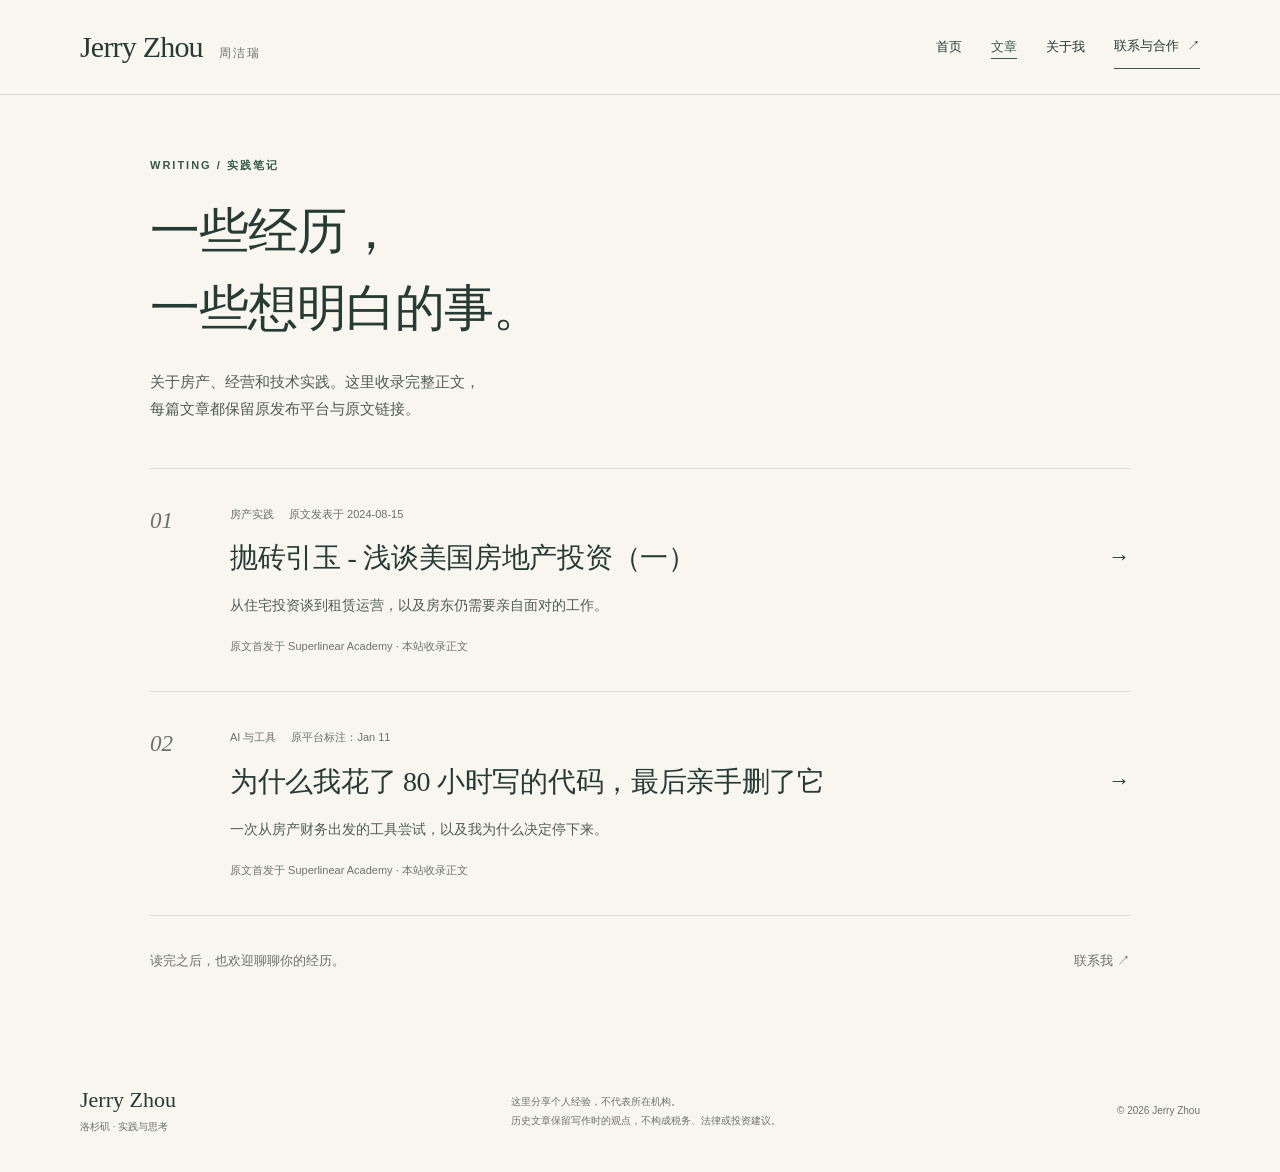
==== blog/index.html @ a08e9a4f "Publish native blog with two attributed full-text articles" ====
<!doctype html>
<html lang="zh-CN"><head>
<meta charset="utf-8"><meta name="viewport" content="width=device-width, initial-scale=1">
<meta name="theme-color" content="#f8f6ef">
<title>文章与实践笔记 | Jerry Zhou</title>
<meta name="description" content="Jerry Zhou 的房产、经营与技术实践文章。在本站阅读全文，并查看原始发布来源。">
<link rel="canonical" href="https://jerryzhou.ai/blog/">
<link rel="icon" type="image/svg+xml" href="/assets/favicon.svg">
<link rel="stylesheet" href="/styles.css?v=20260928-ucla">
<link rel="stylesheet" href="/blog.css?v=20261002-blog">
<meta property="og:type" content="website">
<meta property="og:title" content="文章与实践笔记">
<meta property="og:description" content="Jerry Zhou 的房产、经营与技术实践文章。在本站阅读全文，并查看原始发布来源。">
<meta property="og:url" content="https://jerryzhou.ai/blog/">
<meta property="og:image" content="https://jerryzhou.ai/assets/jerry-zhou.jpeg">
<meta property="og:locale" content="zh_CN"><meta name="twitter:card" content="summary">
<script type="application/ld+json">{"@context": "https://schema.org", "@type": "Blog", "name": "Jerry Zhou 的实践笔记", "url": "https://jerryzhou.ai/blog/", "inLanguage": "zh-CN", "author": {"@type": "Person", "name": "Jerry Zhou", "url": "https://jerryzhou.ai/"}, "blogPost": [{"@type": "BlogPosting", "headline": "抛砖引玉 - 浅谈美国房地产投资（一）", "url": "https://jerryzhou.ai/blog/us-real-estate-investing/"}, {"@type": "BlogPosting", "headline": "为什么我花了 80 小时写的代码，最后亲手删了它", "url": "https://jerryzhou.ai/blog/why-i-stopped-after-80-hours/"}]}</script>
</head><body class="blog-page">
<a class="skip-link" href="#main">跳到正文</a>
<header class="site-header"><div class="container header-inner">
<a class="brand" href="/">Jerry Zhou<span>周洁瑞</span></a>
<nav aria-label="主要导航"><a href="/">首页</a><a href="/blog/" aria-current="page">文章</a><a href="/#about">关于我</a><a class="nav-contact" href="/#contact">联系与合作 <span aria-hidden="true">↗</span></a></nav>
</div></header>
<main id="main" class="blog-index container"><header class="blog-index-header"><p class="eyebrow">WRITING / 实践笔记</p><h1>一些经历，<br>一些想明白的事。</h1><p>关于房产、经营和技术实践。这里收录完整正文，<br class="desktop-break">每篇文章都保留原发布平台与原文链接。</p></header><div class="blog-entries"><article class="blog-entry"><span class="entry-number">01</span><div><div class="entry-meta"><span>房产实践</span><span>原文发表于 <time datetime="2024-08-15">2024-08-15</time></span></div><h2><a href="/blog/us-real-estate-investing/">抛砖引玉 - 浅谈美国房地产投资（一） <span aria-hidden="true">→</span></a></h2><p>从住宅投资谈到租赁运营，以及房东仍需要亲自面对的工作。</p><p class="entry-source">原文首发于 Superlinear Academy · 本站收录正文</p></div></article><article class="blog-entry"><span class="entry-number">02</span><div><div class="entry-meta"><span>AI 与工具</span><span>原平台标注：Jan 11</span></div><h2><a href="/blog/why-i-stopped-after-80-hours/">为什么我花了 80 小时写的代码，最后亲手删了它 <span aria-hidden="true">→</span></a></h2><p>一次从房产财务出发的工具尝试，以及我为什么决定停下来。</p><p class="entry-source">原文首发于 Superlinear Academy · 本站收录正文</p></div></article></div><div class="blog-index-end"><p>读完之后，也欢迎聊聊你的经历。</p><a class="text-link" href="/#contact">联系我 ↗</a></div></main>
<footer class="container site-footer"><div><a class="footer-brand" href="/">Jerry Zhou</a><span>洛杉矶 · 实践与思考</span></div><p>这里分享个人经验，不代表所在机构。<br>历史文章保留写作时的观点，不构成税务、法律或投资建议。</p><span class="copyright">© 2026 Jerry Zhou</span></footer>
</body></html>
---- styles.css ----
:root{color-scheme:light;--paper:#f8f6ef;--ink:#253b34;--body:#4f5c54;--muted:#687369;--line:#d8ddd1;--green:#355b43;--wash:#edf0e5;--serif:"Songti SC","STSong","Noto Serif CJK SC",Georgia,serif;--sans:-apple-system,BlinkMacSystemFont,"Segoe UI","PingFang SC","Microsoft YaHei",sans-serif}
*{box-sizing:border-box}html{scroll-behavior:smooth;scroll-padding-top:116px}body{margin:0;background:var(--paper);color:var(--ink);font-family:var(--sans);font-size:16px;line-height:1.85;-webkit-font-smoothing:antialiased}button,input{font:inherit}button,a{-webkit-tap-highlight-color:transparent}button{cursor:pointer}a{color:inherit;text-underline-offset:5px;text-decoration-thickness:1px}a:hover{color:var(--green)}button:focus-visible,a:focus-visible,input:focus-visible{outline:3px solid #ac704d;outline-offset:5px}button[hidden],[hidden]{display:none!important}p,h1,h2,h3,figure{margin:0}img{display:block;max-width:100%;height:auto}::selection{background:#dce7ce;color:var(--ink)}.container{width:min(1120px,calc(100% - 96px));margin-inline:auto}.eyebrow{font-size:11px;font-weight:600;letter-spacing:2px;color:var(--green);line-height:1.6}.skip-link{position:absolute;z-index:20;left:20px;top:-100px;background:var(--ink);color:#fff;padding:12px 20px}.skip-link:focus{top:12px}.sr-only{position:absolute;width:1px;height:1px;padding:0;margin:-1px;overflow:hidden;clip:rect(0,0,0,0);white-space:nowrap;border:0}
.site-header{position:sticky;top:0;z-index:10;background:rgba(248,246,239,.97);border-bottom:1px solid var(--line)}.header-inner{display:flex;justify-content:space-between;align-items:center;gap:24px;min-height:94px}.brand{display:flex;align-items:baseline;gap:16px;text-decoration:none;font:30px Georgia,serif;letter-spacing:-.8px;white-space:nowrap}.brand span{font:12px var(--sans);letter-spacing:2px;color:var(--muted)}nav{display:flex;gap:29px;align-items:center;flex-wrap:wrap}nav a{text-decoration:none;font-size:13px;min-height:44px;display:inline-flex;align-items:center;gap:8px}nav a:hover{text-decoration:underline}.nav-contact{border-bottom:1px solid var(--green)}
.hero{display:grid;grid-template-columns:minmax(0,1.6fr) minmax(250px,1fr);gap:70px;align-items:center;padding-block:78px 68px}.hero .eyebrow{display:flex;align-items:center;gap:10px}.location-dot{width:6px;height:6px;background:var(--green);border-radius:50%;display:inline-block}.hero h1{font:500 clamp(34px,4.1vw,52px)/1.5 var(--serif);letter-spacing:-1.4px;margin:22px 0 25px}.hero h1 em{font-style:normal;color:var(--green)}.hero-intro{font-size:16px;color:var(--body);line-height:1.95}.hero-detail{font-size:14px;color:var(--muted);margin-top:15px;max-width:500px}.actions{display:flex;align-items:center;flex-wrap:wrap;gap:28px;margin-top:29px}.button{display:inline-flex;align-items:center;justify-content:center;gap:24px;min-height:49px;padding:10px 23px;text-decoration:none;border-radius:4px;font-size:14px;transition:background-color .18s,transform .18s;border:1px solid transparent}.button-primary{background:var(--green);color:#fff}.button-primary:hover{background:#254832;color:#fff;transform:translateY(-1px)}.text-link{display:inline-flex;gap:10px;align-items:center;font-size:13px;text-decoration:none;min-height:40px}.text-link:hover{text-decoration:underline}.hero-footnote{font-size:11px;color:var(--muted);margin-top:13px;letter-spacing:.6px}.portrait{max-width:340px;width:100%;justify-self:end}.portrait-mat{padding:18px;background:#e7e9dc;border-radius:160px 160px 8px 8px}.portrait img{width:100%;aspect-ratio:1;object-fit:cover;border-radius:146px 146px 4px 4px}.portrait figcaption{display:flex;justify-content:space-between;gap:10px;align-items:center;margin-top:15px;font:17px Georgia,serif}.portrait figcaption small{font:11px var(--sans);color:var(--muted);margin-left:8px}.portrait figcaption a{font:11px var(--sans);text-decoration:none;color:var(--muted)}.portrait figcaption a:hover{text-decoration:underline}
.background-strip{display:flex;justify-content:space-between;gap:20px;flex-wrap:wrap;border-top:1px solid var(--line);border-bottom:1px solid var(--line);padding-block:18px;font-size:12px;color:var(--body)}.background-strip p{display:flex;gap:21px;align-items:center;flex-wrap:wrap}.small-label{font-size:10px;letter-spacing:1px;color:var(--muted)}.divider{margin:0 8px;color:var(--muted)}.background-strip a{font-size:11px;text-decoration:none}.background-strip a:hover{text-decoration:underline}
.section{padding-block:80px;display:grid;grid-template-columns:1fr 1.65fr;gap:70px}.section-heading h2,.section-topline h2{font:500 32px/1.6 var(--serif);letter-spacing:-.5px;margin-top:15px}.about-body p{color:var(--body);font-size:14px;margin-bottom:17px}.about-body .lead{font-size:16px;color:var(--ink)}.profile-links{display:flex;gap:25px;flex-wrap:wrap;margin-top:27px}.profile-links a{font-size:12px;text-decoration:none;border-bottom:1px solid var(--line)}.profile-links a:hover{border-bottom-color:var(--green)}
.practice-band{background:var(--wash);padding-block:68px}.anchor-alias{display:block;scroll-margin-top:120px}.section-topline{display:flex;justify-content:space-between;align-items:end;gap:24px}.section-topline>p{color:var(--muted);font-size:12px}.practice-grid{display:grid;grid-template-columns:repeat(3,minmax(0,1fr));gap:38px;margin-top:40px}.practice-item{border-top:1px solid #bac6b4;padding-top:22px;display:flex;flex-direction:column}.item-number{font:italic 20px Georgia,serif;color:var(--muted)}.practice-item h3{font:500 23px/1.5 var(--serif);margin:14px 0 12px}.practice-item p{font-size:13px;color:var(--body);margin-bottom:20px;flex:1}.practice-item .text-link{font-size:12px}
.section-note{font-size:12px;line-height:1.9;color:var(--muted);margin-top:22px}.article-row{padding:26px 0;border-top:1px solid var(--line)}.article-row:first-child{padding-top:0;border-top:0}.article-row:last-child{padding-bottom:0}.article-meta{display:flex;gap:14px;font-size:10px;letter-spacing:1px;color:var(--muted);margin-bottom:12px}.article-row h3{font:500 23px/1.65 var(--serif)}.article-row h3 a{display:flex;justify-content:space-between;gap:24px;text-decoration:none}.article-row h3 a:hover{text-decoration:underline}.article-row h3 a span{font:20px var(--sans);padding-top:7px}.article-row>p{font-size:13px;color:var(--body);margin-top:12px}.article-footer{display:flex;justify-content:space-between;gap:12px;flex-wrap:wrap;font-size:11px;margin-top:17px;color:var(--muted)}.article-footer a{text-decoration:none}.article-footer a:hover{text-decoration:underline}
.contact-band{background:#e6ebdf;border-top:1px solid var(--line);border-bottom:1px solid var(--line)}.contact-inner{padding-block:64px 54px}.contact-heading{display:grid;grid-template-columns:1.3fr 1fr;column-gap:70px;align-items:end}.contact-heading .eyebrow{grid-column:1/-1;margin-bottom:17px}.contact-heading h2{font:500 clamp(27px,3.2vw,38px)/1.65 var(--serif);letter-spacing:-.5px}.contact-heading>p:last-child{font-size:14px;color:var(--body);max-width:440px}.contact-options{display:grid;grid-template-columns:repeat(3,minmax(0,1fr));gap:15px;margin-top:35px}.contact-option{border:1px solid #a9b5a0;border-radius:5px;padding:20px;text-align:left;background:transparent;color:var(--ink);display:flex;flex-direction:column;gap:9px;transition:background-color .18s}.contact-option:hover{background:#f4f5ed}.contact-option[aria-pressed=true]{background:var(--paper);border-color:var(--green);box-shadow:inset 0 0 0 1px var(--green)}.option-title{font-size:15px;font-weight:600;display:flex;justify-content:space-between;gap:15px}.contact-option>span:last-child{font-size:12px;color:var(--body)}.contact-prompt{font-size:13px;color:var(--body);margin-top:22px;min-height:26px}.contact-actions{display:flex;align-items:center;flex-wrap:wrap;gap:28px;margin-top:17px}.email-copy{display:flex;align-items:center;gap:16px;flex-wrap:wrap}.email-copy input{font-size:15px;border:0;border-bottom:1px solid #a9b5a0;color:var(--ink);background:transparent;padding:7px 0;width:189px;min-width:0;max-width:100%;border-radius:0}.email-copy button{font-size:11px;background:transparent;border:1px solid #a9b5a0;border-radius:4px;padding:8px 13px;min-height:40px;color:var(--ink)}.email-copy button:hover{background:var(--paper)}.copy-status{font-size:12px;color:var(--body);min-height:23px;margin-top:7px}.other-contact{font-size:12px;color:var(--muted);margin-top:8px}.other-contact a{color:var(--green)}
.site-footer{padding-block:36px;display:flex;justify-content:space-between;gap:30px;align-items:center;color:var(--muted);font-size:10px}.site-footer>div{display:flex;flex-direction:column;gap:5px}.footer-brand{font:22px Georgia,serif;text-decoration:none;color:var(--ink)}.copyright{white-space:nowrap}
.button-secondary{border-color:#a9b5a0;background:transparent;color:var(--ink)}.button-secondary:hover{background:var(--paper);color:var(--green)}.hero-footnote a{display:inline-flex;align-items:center;min-height:32px}.wechat-contact{border-top:1px solid #bbc6b3;margin-top:13px;padding-top:20px;scroll-margin-top:120px}.wechat-row{display:flex;align-items:center;gap:16px;flex-wrap:wrap}.wechat-row label{font-size:13px;color:var(--body)}.wechat-row input{font:16px var(--sans);color:var(--ink);background:transparent;border:0;border-bottom:1px solid #a9b5a0;border-radius:0;padding:9px 0;width:95px;max-width:100%;min-width:0}.wechat-row button{font-size:12px;background:transparent;border:1px solid #a9b5a0;border-radius:4px;padding:8px 12px;min-height:44px;color:var(--ink)}.wechat-row button:hover{background:var(--paper)}.wechat-help{font-size:12px;color:var(--body);margin-top:10px}
.background-links{display:flex;align-items:center;flex-wrap:wrap;gap:10px 24px}
@media(min-width:1500px){.hero{padding-block:96px 82px}}
@media(max-width:1000px){.container{width:calc(100% - 64px)}.hero{gap:38px;grid-template-columns:minmax(0,1.5fr) minmax(240px,1fr);padding-block:62px 50px}.hero h1{font-size:38px}.brand span{display:none}nav{gap:20px}.section{gap:40px}.contact-heading{gap:20px 40px}.practice-grid{gap:25px}.desktop-break{display:none}}
@media(max-width:720px){html{scroll-padding-top:120px}.container{width:calc(100% - 40px)}.header-inner{padding-block:15px;min-height:auto;gap:8px;flex-wrap:wrap}.brand{font-size:26px}.brand span{display:inline;font-size:10px}nav{width:100%;justify-content:space-between;gap:10px}nav a{font-size:12px;min-height:34px}.hero{grid-template-columns:1fr;gap:36px;padding-block:38px 34px}.hero h1{font-size:clamp(29px,6.5vw,42px);letter-spacing:-1px;line-height:1.55;margin:17px 0 20px}.hero-intro{font-size:15px}.hero-detail{font-size:13px}.hero .actions{margin-top:23px;gap:24px}.portrait{width:250px;justify-self:center}.portrait-mat{padding:13px}.hero-footnote{font-size:11px}.background-strip{gap:9px;padding-block:16px}.background-strip p{gap:7px;font-size:11px;align-items:flex-start;flex-direction:column}.section{grid-template-columns:1fr;gap:26px;padding-block:48px}.section-heading h2,.section-topline h2{font-size:28px}.section-heading h2 br{display:none}.about-body .lead{font-size:15px}.section-topline{display:block}.section-topline>p{margin-top:15px}.section-topline>p br{display:none}.practice-band{padding-block:46px}.practice-grid{grid-template-columns:1fr;margin-top:28px;gap:27px}.practice-item{padding-top:18px}.practice-item h3{margin-top:8px;font-size:22px}.practice-item p{margin-bottom:12px;font-size:14px}.section-note{margin-top:13px}.article-row h3{font-size:22px}.article-row h3 a{gap:14px}.contact-inner{padding-block:45px 35px}.contact-heading{grid-template-columns:1fr;gap:15px}.contact-heading .eyebrow{margin:0}.contact-heading h2{font-size:28px}.contact-heading>p:last-child{font-size:13px}.contact-options{grid-template-columns:1fr;gap:12px;margin-top:25px}.contact-option{padding:16px}.contact-actions{gap:20px}.email-copy{gap:13px}.email-copy input{font-size:16px;width:202px}.email-copy button{padding-inline:11px;min-height:44px}.contact-prompt{font-size:12px}.site-footer{flex-wrap:wrap;gap:20px;padding-block:28px}.site-footer>p{width:100%;order:3}.copyright{margin-left:auto}.eyebrow{font-size:10px}}
@media(prefers-reduced-motion:reduce){html{scroll-behavior:auto}*,*::before,*::after{transition:none!important}.button-primary:hover{transform:none}}
---- blog.css ----
.blog-page .site-header nav a[aria-current=page]{color:var(--green);text-decoration:underline;text-underline-offset:7px}
.post-wrap{width:min(760px,calc(100% - 64px));margin:0 auto;padding:42px 0 60px}.back-link{display:inline-flex;align-items:center;min-height:40px;font-size:13px;text-decoration:none;color:var(--muted)}.back-link:hover{text-decoration:underline}.post-header{margin-top:28px}.post-header h1{font-family:var(--serif);font-size:clamp(30px,4vw,43px);font-weight:500;line-height:1.55;letter-spacing:-.6px;margin:17px 0 22px;text-wrap:pretty}.post-source{font-size:14px;color:var(--body);margin-bottom:17px}.post-source a{color:var(--green)}.post-meta{display:flex;align-items:center;flex-wrap:wrap;gap:10px 20px;font-size:11px;color:var(--muted)}.post-author{display:inline-flex;gap:9px;align-items:center;text-decoration:none;color:var(--ink)}.post-author img{width:32px;height:32px;object-fit:cover;border-radius:50%}.archive-note{font-size:12px;color:var(--muted);line-height:1.8;margin-top:20px;padding-top:15px;border-top:1px solid var(--line)}
.post-toc{margin:30px 0 36px;padding:14px 18px;background:var(--wash);border-radius:4px;font-size:13px}.post-toc summary{cursor:pointer;color:var(--green);min-height:28px;font-weight:500}.post-toc ol{padding-left:22px;margin:10px 0 0}.post-toc li{padding:4px 0}.post-toc a{text-decoration:none}.post-toc a:hover{text-decoration:underline}.post-toc .toc-level-3{margin-left:15px}
.prose{font-size:17px;line-height:2;color:var(--ink);overflow-wrap:anywhere}.prose p{margin:0 0 25px}.prose h2{font-family:var(--serif);font-size:29px;font-weight:500;line-height:1.6;letter-spacing:-.25px;margin:48px 0 22px;scroll-margin-top:120px;text-wrap:pretty}.prose h3{font-size:22px;font-family:var(--serif);font-weight:500;line-height:1.6;margin:35px 0 18px;scroll-margin-top:120px}.prose ul,.prose ol{margin:0 0 25px;padding-left:1.7em}.prose li{padding-left:4px;margin:8px 0}.prose img{height:auto;max-width:100%;margin:24px auto}.post-end{border-top:1px solid var(--line);margin-top:42px;padding-top:22px;display:flex;justify-content:space-between;align-items:start;flex-wrap:wrap;gap:12px;font-size:12px;color:var(--muted)}.post-end>a{white-space:nowrap}
.post-contact{padding:30px;margin-top:40px;background:var(--wash);border-radius:5px}.post-contact h2{font:500 26px/1.6 var(--serif);margin:10px 0}.post-contact>p:not(.eyebrow){font-size:14px;color:var(--body)}.post-contact-links{display:flex;align-items:center;flex-wrap:wrap;gap:14px 22px;margin-top:20px;font-size:12px}.post-contact-links a:not(.button){min-height:40px;display:inline-flex;align-items:center}.next-post{display:grid;grid-template-columns:minmax(0,1fr) auto;column-gap:20px;row-gap:8px;padding-top:30px;margin-top:30px;border-top:1px solid var(--line);text-decoration:none}.next-post>span:first-child{grid-column:1/-1;color:var(--muted);font-size:11px;letter-spacing:1px}.next-post strong{font:500 23px/1.6 var(--serif)}.next-post>span:last-child{font-size:20px;align-self:center}
.blog-index{max-width:980px;padding-block:62px 70px}.blog-index-header h1{font:500 clamp(35px,4.6vw,50px)/1.55 var(--serif);letter-spacing:-1px;margin:18px 0 20px}.blog-index-header>p:last-child{color:var(--body);font-size:15px}.blog-entries{margin-top:45px}.blog-entry{display:grid;grid-template-columns:55px minmax(0,1fr);gap:25px;padding:35px 0;border-top:1px solid var(--line)}.entry-number{font:italic 23px Georgia,serif;color:var(--muted);padding-top:4px}.entry-meta{font-size:11px;color:var(--muted);display:flex;gap:15px;flex-wrap:wrap;margin-bottom:12px}.blog-entry h2{font:500 28px/1.6 var(--serif);letter-spacing:-.3px}.blog-entry h2 a{text-decoration:none;display:flex;justify-content:space-between;gap:25px}.blog-entry h2 a:hover{text-decoration:underline}.blog-entry h2 a span{font:22px var(--sans);padding-top:8px}.blog-entry p{font-size:14px;color:var(--body);margin-top:12px}.blog-entry .entry-source{font-size:11px;color:var(--muted);margin-top:17px}.blog-index-end{border-top:1px solid var(--line);padding-top:25px;display:flex;align-items:center;justify-content:space-between;gap:20px;flex-wrap:wrap;font-size:13px;color:var(--muted)}
@media(max-width:720px){.post-wrap{width:calc(100% - 40px);padding-block:25px 42px}.post-header{margin-top:19px}.post-header h1{font-size:29px;line-height:1.6;margin-bottom:18px}.post-source{font-size:13px}.post-meta{gap:12px 15px}.post-author{width:100%}.archive-note{font-size:11px}.post-toc{margin:25px 0 30px;padding:12px 15px}.prose{font-size:16px;line-height:1.95}.prose p{margin-bottom:23px}.prose h2{font-size:24px;margin:35px 0 19px;scroll-margin-top:125px}.prose h3{font-size:21px}.post-contact{padding:23px 20px}.post-contact h2{font-size:23px}.post-contact-links{gap:8px 18px}.next-post strong{font-size:21px}.blog-index{padding-block:35px 45px}.blog-index-header h1{font-size:34px}.blog-index-header>p:last-child{font-size:14px}.blog-entry{grid-template-columns:1fr;gap:10px;padding:28px 0}.blog-entry h2{font-size:25px}.entry-number{font-size:18px}.blog-entries{margin-top:30px}}
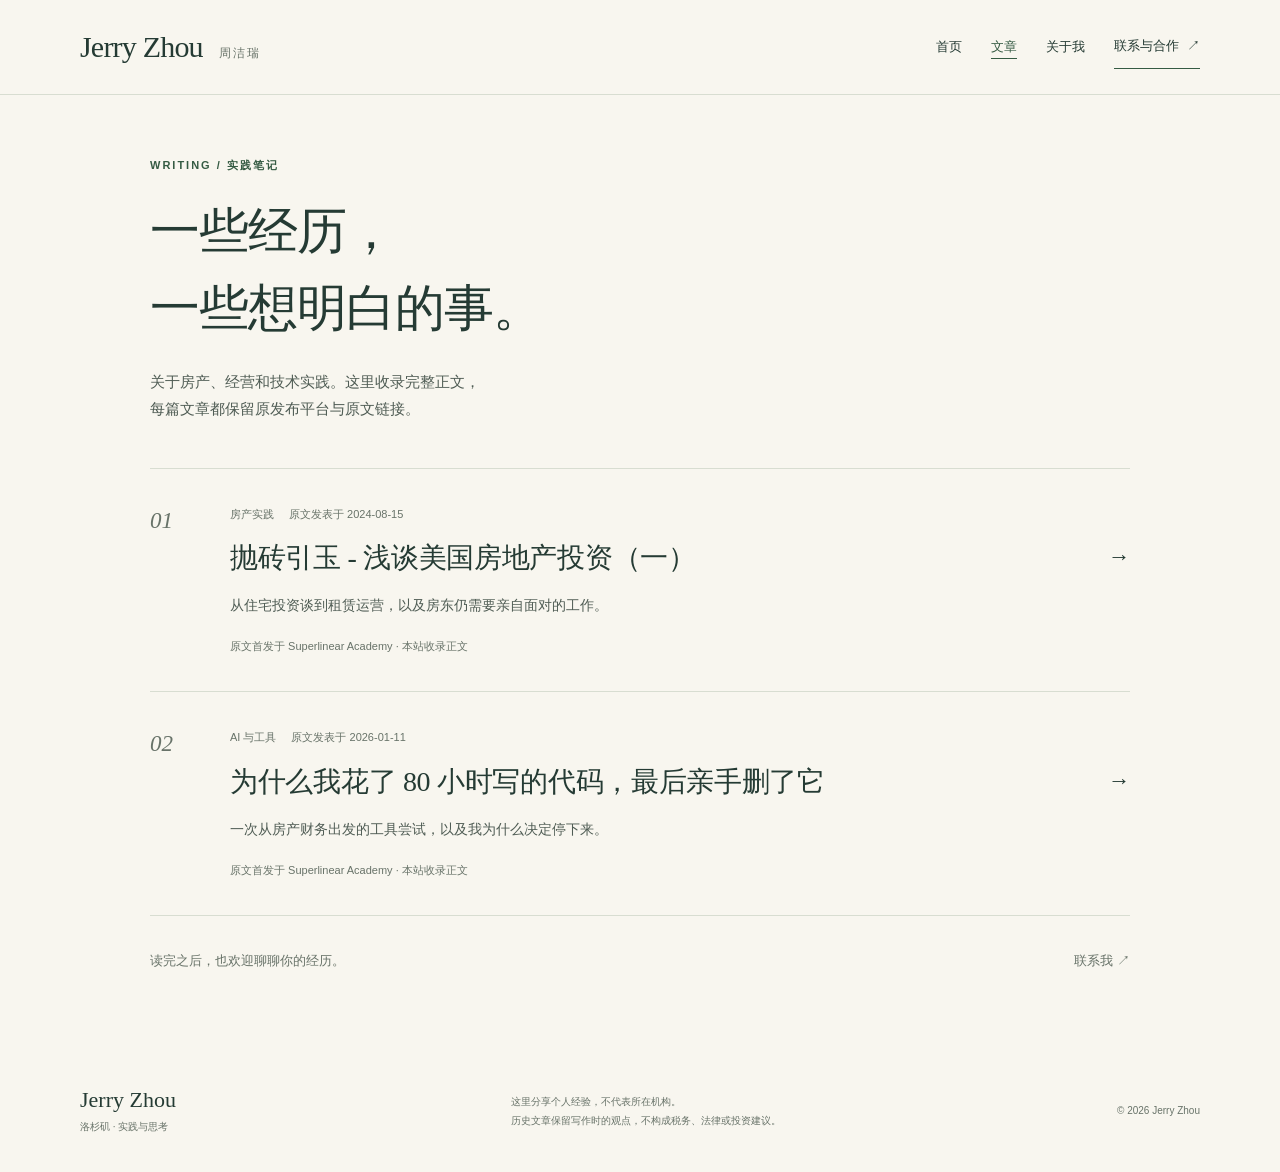
==== commit 01b59337: "Verify 80-hour article publication date against original" ====
--- a/blog/index.html
+++ b/blog/index.html
@@ -7,7 +7,7 @@
 <link rel="canonical" href="https://jerryzhou.ai/blog/">
 <link rel="icon" type="image/svg+xml" href="/assets/favicon.svg">
 <link rel="stylesheet" href="/styles.css?v=20260928-ucla">
-<link rel="stylesheet" href="/blog.css?v=20261002-blog">
+<link rel="stylesheet" href="/blog.css?v=20261002-blog-media">
 <meta property="og:type" content="website">
 <meta property="og:title" content="文章与实践笔记">
 <meta property="og:description" content="Jerry Zhou 的房产、经营与技术实践文章。在本站阅读全文，并查看原始发布来源。">
@@ -21,6 +21,6 @@
 <a class="brand" href="/">Jerry Zhou<span>周洁瑞</span></a>
 <nav aria-label="主要导航"><a href="/">首页</a><a href="/blog/" aria-current="page">文章</a><a href="/#about">关于我</a><a class="nav-contact" href="/#contact">联系与合作 <span aria-hidden="true">↗</span></a></nav>
 </div></header>
-<main id="main" class="blog-index container"><header class="blog-index-header"><p class="eyebrow">WRITING / 实践笔记</p><h1>一些经历，<br>一些想明白的事。</h1><p>关于房产、经营和技术实践。这里收录完整正文，<br class="desktop-break">每篇文章都保留原发布平台与原文链接。</p></header><div class="blog-entries"><article class="blog-entry"><span class="entry-number">01</span><div><div class="entry-meta"><span>房产实践</span><span>原文发表于 <time datetime="2024-08-15">2024-08-15</time></span></div><h2><a href="/blog/us-real-estate-investing/">抛砖引玉 - 浅谈美国房地产投资（一） <span aria-hidden="true">→</span></a></h2><p>从住宅投资谈到租赁运营，以及房东仍需要亲自面对的工作。</p><p class="entry-source">原文首发于 Superlinear Academy · 本站收录正文</p></div></article><article class="blog-entry"><span class="entry-number">02</span><div><div class="entry-meta"><span>AI 与工具</span><span>原平台标注：Jan 11</span></div><h2><a href="/blog/why-i-stopped-after-80-hours/">为什么我花了 80 小时写的代码，最后亲手删了它 <span aria-hidden="true">→</span></a></h2><p>一次从房产财务出发的工具尝试，以及我为什么决定停下来。</p><p class="entry-source">原文首发于 Superlinear Academy · 本站收录正文</p></div></article></div><div class="blog-index-end"><p>读完之后，也欢迎聊聊你的经历。</p><a class="text-link" href="/#contact">联系我 ↗</a></div></main>
+<main id="main" class="blog-index container"><header class="blog-index-header"><p class="eyebrow">WRITING / 实践笔记</p><h1>一些经历，<br>一些想明白的事。</h1><p>关于房产、经营和技术实践。这里收录完整正文，<br class="desktop-break">每篇文章都保留原发布平台与原文链接。</p></header><div class="blog-entries"><article class="blog-entry"><span class="entry-number">01</span><div><div class="entry-meta"><span>房产实践</span><span>原文发表于 <time datetime="2024-08-15">2024-08-15</time></span></div><h2><a href="/blog/us-real-estate-investing/">抛砖引玉 - 浅谈美国房地产投资（一） <span aria-hidden="true">→</span></a></h2><p>从住宅投资谈到租赁运营，以及房东仍需要亲自面对的工作。</p><p class="entry-source">原文首发于 Superlinear Academy · 本站收录正文</p></div></article><article class="blog-entry"><span class="entry-number">02</span><div><div class="entry-meta"><span>AI 与工具</span><span>原文发表于 <time datetime="2026-01-11">2026-01-11</time></span></div><h2><a href="/blog/why-i-stopped-after-80-hours/">为什么我花了 80 小时写的代码，最后亲手删了它 <span aria-hidden="true">→</span></a></h2><p>一次从房产财务出发的工具尝试，以及我为什么决定停下来。</p><p class="entry-source">原文首发于 Superlinear Academy · 本站收录正文</p></div></article></div><div class="blog-index-end"><p>读完之后，也欢迎聊聊你的经历。</p><a class="text-link" href="/#contact">联系我 ↗</a></div></main>
 <footer class="container site-footer"><div><a class="footer-brand" href="/">Jerry Zhou</a><span>洛杉矶 · 实践与思考</span></div><p>这里分享个人经验，不代表所在机构。<br>历史文章保留写作时的观点，不构成税务、法律或投资建议。</p><span class="copyright">© 2026 Jerry Zhou</span></footer>
 </body></html>
--- a/blog.css
+++ b/blog.css
@@ -1,7 +1,9 @@
 .blog-page .site-header nav a[aria-current=page]{color:var(--green);text-decoration:underline;text-underline-offset:7px}
-.post-wrap{width:min(760px,calc(100% - 64px));margin:0 auto;padding:42px 0 60px}.back-link{display:inline-flex;align-items:center;min-height:40px;font-size:13px;text-decoration:none;color:var(--muted)}.back-link:hover{text-decoration:underline}.post-header{margin-top:28px}.post-header h1{font-family:var(--serif);font-size:clamp(30px,4vw,43px);font-weight:500;line-height:1.55;letter-spacing:-.6px;margin:17px 0 22px;text-wrap:pretty}.post-source{font-size:14px;color:var(--body);margin-bottom:17px}.post-source a{color:var(--green)}.post-meta{display:flex;align-items:center;flex-wrap:wrap;gap:10px 20px;font-size:11px;color:var(--muted)}.post-author{display:inline-flex;gap:9px;align-items:center;text-decoration:none;color:var(--ink)}.post-author img{width:32px;height:32px;object-fit:cover;border-radius:50%}.archive-note{font-size:12px;color:var(--muted);line-height:1.8;margin-top:20px;padding-top:15px;border-top:1px solid var(--line)}
+.post-wrap{width:min(760px,calc(100% - 64px));margin:0 auto;padding:42px 0 60px}.back-link{display:inline-flex;align-items:center;min-height:40px;font-size:13px;text-decoration:none;color:var(--muted)}.back-link:hover{text-decoration:underline}.post-header{margin-top:28px}.post-header h1{font-family:var(--serif);font-size:clamp(30px,4vw,43px);font-weight:500;line-height:1.55;letter-spacing:-.6px;margin:17px 0 22px;text-wrap:pretty}.post-source{font-size:14px;color:var(--body);margin-bottom:17px}.post-source a{color:var(--green)}.post-meta{display:flex;align-items:center;flex-wrap:wrap;gap:10px 20px;font-size:11px;color:var(--muted)}.post-author{display:inline-flex;gap:9px;align-items:center;text-decoration:none;color:var(--ink)}.post-author img{width:32px;height:32px;object-fit:cover;border-radius:50%}
 .post-toc{margin:30px 0 36px;padding:14px 18px;background:var(--wash);border-radius:4px;font-size:13px}.post-toc summary{cursor:pointer;color:var(--green);min-height:28px;font-weight:500}.post-toc ol{padding-left:22px;margin:10px 0 0}.post-toc li{padding:4px 0}.post-toc a{text-decoration:none}.post-toc a:hover{text-decoration:underline}.post-toc .toc-level-3{margin-left:15px}
 .prose{font-size:17px;line-height:2;color:var(--ink);overflow-wrap:anywhere}.prose p{margin:0 0 25px}.prose h2{font-family:var(--serif);font-size:29px;font-weight:500;line-height:1.6;letter-spacing:-.25px;margin:48px 0 22px;scroll-margin-top:120px;text-wrap:pretty}.prose h3{font-size:22px;font-family:var(--serif);font-weight:500;line-height:1.6;margin:35px 0 18px;scroll-margin-top:120px}.prose ul,.prose ol{margin:0 0 25px;padding-left:1.7em}.prose li{padding-left:4px;margin:8px 0}.prose img{height:auto;max-width:100%;margin:24px auto}.post-end{border-top:1px solid var(--line);margin-top:42px;padding-top:22px;display:flex;justify-content:space-between;align-items:start;flex-wrap:wrap;gap:12px;font-size:12px;color:var(--muted)}.post-end>a{white-space:nowrap}
 .post-contact{padding:30px;margin-top:40px;background:var(--wash);border-radius:5px}.post-contact h2{font:500 26px/1.6 var(--serif);margin:10px 0}.post-contact>p:not(.eyebrow){font-size:14px;color:var(--body)}.post-contact-links{display:flex;align-items:center;flex-wrap:wrap;gap:14px 22px;margin-top:20px;font-size:12px}.post-contact-links a:not(.button){min-height:40px;display:inline-flex;align-items:center}.next-post{display:grid;grid-template-columns:minmax(0,1fr) auto;column-gap:20px;row-gap:8px;padding-top:30px;margin-top:30px;border-top:1px solid var(--line);text-decoration:none}.next-post>span:first-child{grid-column:1/-1;color:var(--muted);font-size:11px;letter-spacing:1px}.next-post strong{font:500 23px/1.6 var(--serif)}.next-post>span:last-child{font-size:20px;align-self:center}
 .blog-index{max-width:980px;padding-block:62px 70px}.blog-index-header h1{font:500 clamp(35px,4.6vw,50px)/1.55 var(--serif);letter-spacing:-1px;margin:18px 0 20px}.blog-index-header>p:last-child{color:var(--body);font-size:15px}.blog-entries{margin-top:45px}.blog-entry{display:grid;grid-template-columns:55px minmax(0,1fr);gap:25px;padding:35px 0;border-top:1px solid var(--line)}.entry-number{font:italic 23px Georgia,serif;color:var(--muted);padding-top:4px}.entry-meta{font-size:11px;color:var(--muted);display:flex;gap:15px;flex-wrap:wrap;margin-bottom:12px}.blog-entry h2{font:500 28px/1.6 var(--serif);letter-spacing:-.3px}.blog-entry h2 a{text-decoration:none;display:flex;justify-content:space-between;gap:25px}.blog-entry h2 a:hover{text-decoration:underline}.blog-entry h2 a span{font:22px var(--sans);padding-top:8px}.blog-entry p{font-size:14px;color:var(--body);margin-top:12px}.blog-entry .entry-source{font-size:11px;color:var(--muted);margin-top:17px}.blog-index-end{border-top:1px solid var(--line);padding-top:25px;display:flex;align-items:center;justify-content:space-between;gap:20px;flex-wrap:wrap;font-size:13px;color:var(--muted)}
-@media(max-width:720px){.post-wrap{width:calc(100% - 40px);padding-block:25px 42px}.post-header{margin-top:19px}.post-header h1{font-size:29px;line-height:1.6;margin-bottom:18px}.post-source{font-size:13px}.post-meta{gap:12px 15px}.post-author{width:100%}.archive-note{font-size:11px}.post-toc{margin:25px 0 30px;padding:12px 15px}.prose{font-size:16px;line-height:1.95}.prose p{margin-bottom:23px}.prose h2{font-size:24px;margin:35px 0 19px;scroll-margin-top:125px}.prose h3{font-size:21px}.post-contact{padding:23px 20px}.post-contact h2{font-size:23px}.post-contact-links{gap:8px 18px}.next-post strong{font-size:21px}.blog-index{padding-block:35px 45px}.blog-index-header h1{font-size:34px}.blog-index-header>p:last-child{font-size:14px}.blog-entry{grid-template-columns:1fr;gap:10px;padding:28px 0}.blog-entry h2{font-size:25px}.entry-number{font-size:18px}.blog-entries{margin-top:30px}}
+@media(max-width:720px){.post-wrap{width:calc(100% - 40px);padding-block:25px 42px}.post-header{margin-top:19px}.post-header h1{font-size:29px;line-height:1.6;margin-bottom:18px}.post-source{font-size:13px}.post-meta{gap:12px 15px}.post-author{width:100%}.post-toc{margin:25px 0 30px;padding:12px 15px}.prose{font-size:16px;line-height:1.95}.prose p{margin-bottom:23px}.prose h2{font-size:24px;margin:35px 0 19px;scroll-margin-top:125px}.prose h3{font-size:21px}.post-contact{padding:23px 20px}.post-contact h2{font-size:23px}.post-contact-links{gap:8px 18px}.next-post strong{font-size:21px}.blog-index{padding-block:35px 45px}.blog-index-header h1{font-size:34px}.blog-index-header>p:last-child{font-size:14px}.blog-entry{grid-template-columns:1fr;gap:10px;padding:28px 0}.blog-entry h2{font-size:25px}.entry-number{font-size:18px}.blog-entries{margin-top:30px}}
+
+.prose .article-figure,.prose .article-video{margin:30px auto}.prose .article-figure>a{display:block}.prose .article-figure img{display:block;width:100%;height:auto;margin:0;border-radius:4px}.prose figure figcaption{font-size:12px;line-height:1.7;color:var(--muted);margin-top:9px}.video-frame{position:relative;width:100%;aspect-ratio:16/9;min-height:200px;background:#17241d;border-radius:5px;overflow:hidden}.video-frame iframe{position:absolute;inset:0;display:block;width:100%;height:100%;border:0}.article-video figcaption a{overflow-wrap:anywhere}
